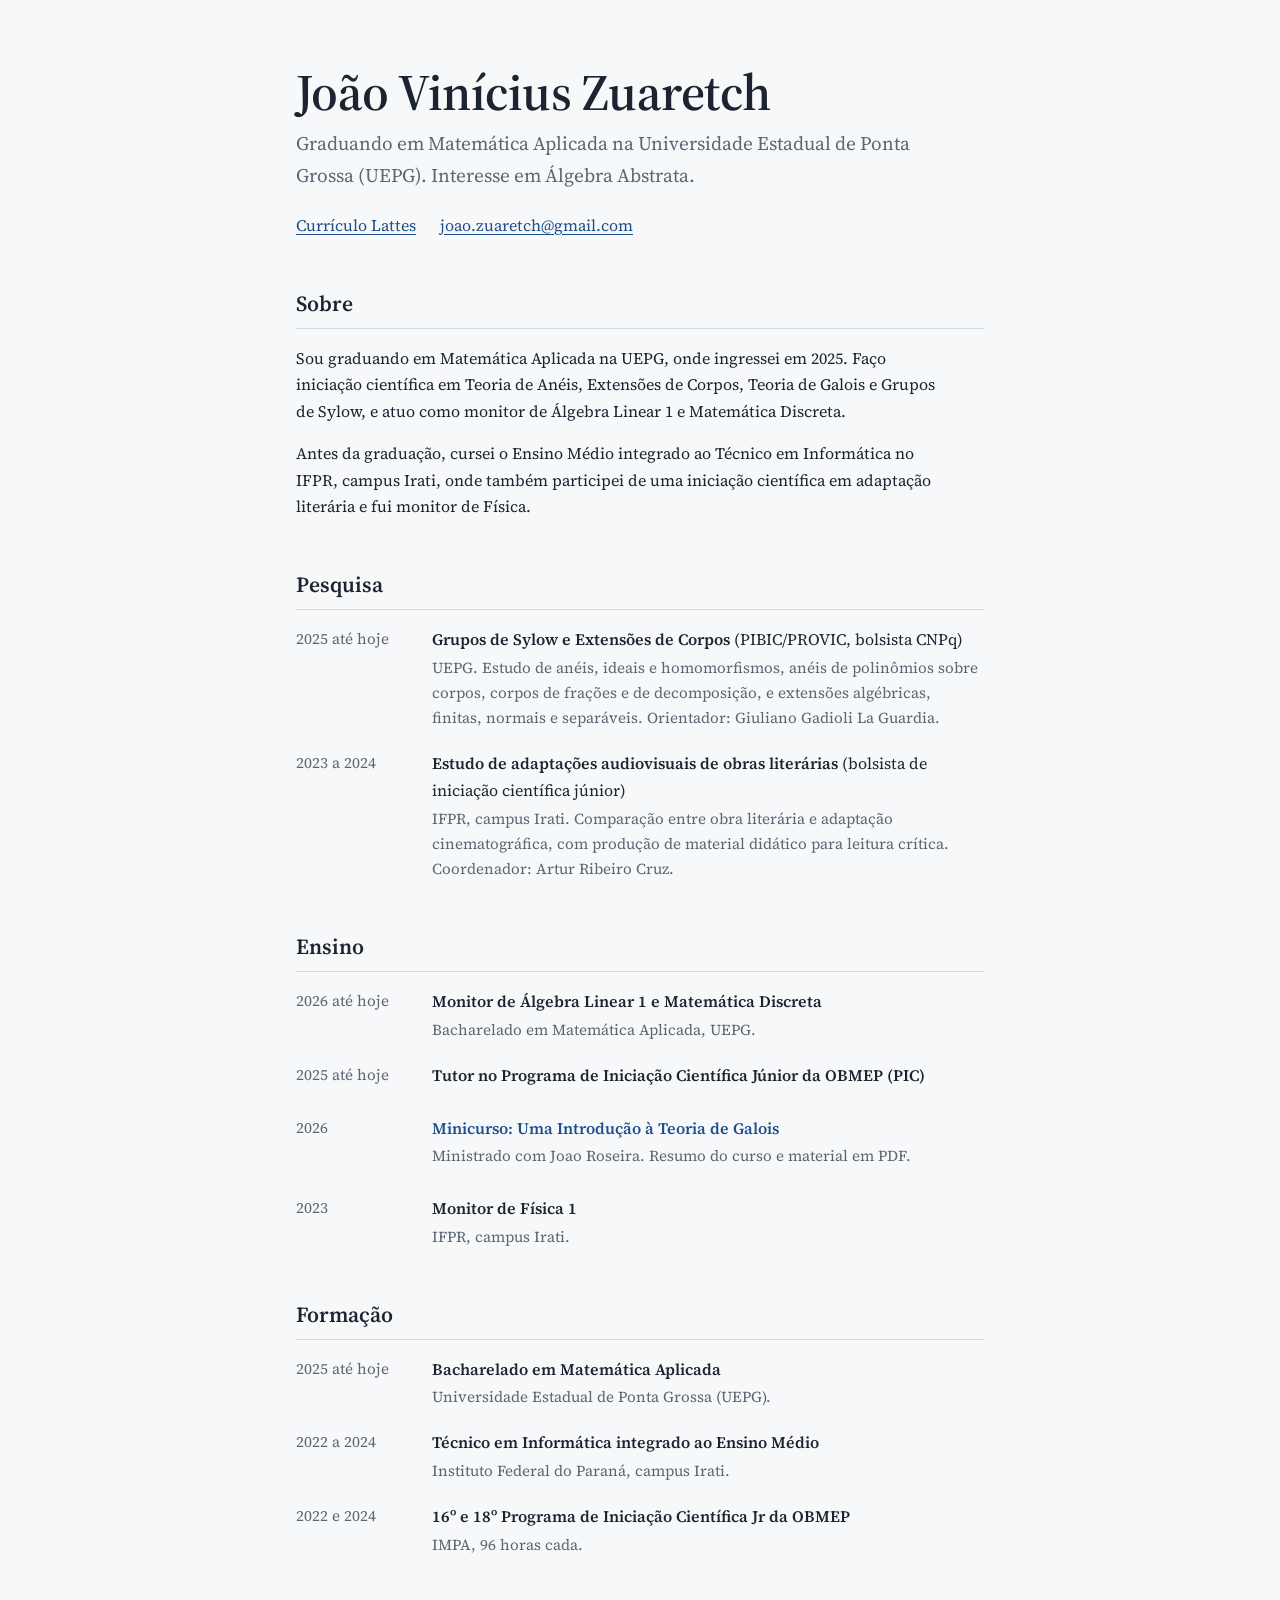
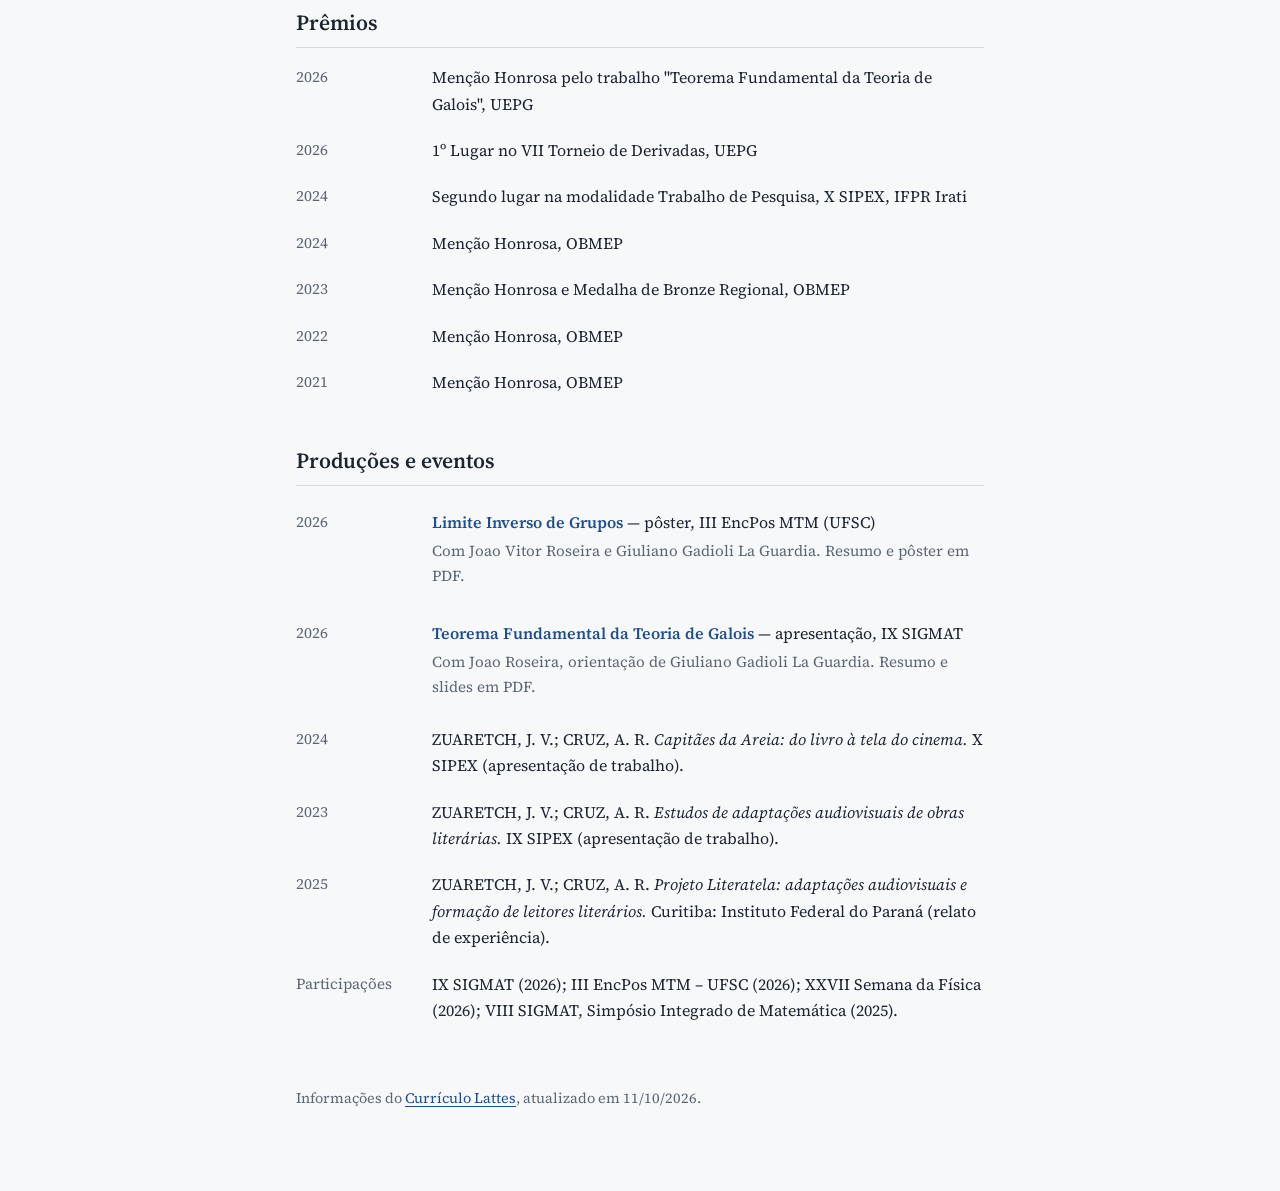
==== index.html @ 8aa59d50 "Publica nova versão do site Substitui a página única por index.html com folha de estilo compartilhad" ====
<!DOCTYPE html>
<html lang="pt-BR">
<head>
<meta charset="utf-8">
<meta name="viewport" content="width=device-width, initial-scale=1">
<title>João Vinícius Zuaretch</title>
<meta name="description" content="Página acadêmica de João Vinícius Zuaretch, graduando em Matemática Aplicada na UEPG.">
<link rel="preconnect" href="https://fonts.googleapis.com">
<link rel="preconnect" href="https://fonts.gstatic.com" crossorigin>
<link href="https://fonts.googleapis.com/css2?family=Source+Serif+4:ital,wght@0,400;0,600;1,400&display=swap" rel="stylesheet">
<link rel="stylesheet" href="style.css">
</head>
<body>
<main>
  <header>
    <h1>João Vinícius Zuaretch</h1>
    <p class="lead">Graduando em Matemática Aplicada na Universidade Estadual de Ponta Grossa (UEPG). Interesse em Álgebra Abstrata.</p>
    <ul class="links">
      <li><a href="https://lattes.cnpq.br/2268915045028482">Currículo Lattes</a></li>
      <li><a href="mailto:joao.zuaretch@gmail.com">joao.zuaretch@gmail.com</a></li>
    </ul>
  </header>

  <section>
    <h2>Sobre</h2>
    <p>Sou graduando em Matemática Aplicada na UEPG, onde ingressei em 2025. Faço iniciação científica em Teoria de Anéis, Extensões de Corpos, Teoria de Galois e Grupos de Sylow, e atuo como monitor de Álgebra Linear 1 e Matemática Discreta.</p>
    <p>Antes da graduação, cursei o Ensino Médio integrado ao Técnico em Informática no IFPR, campus Irati, onde também participei de uma iniciação científica em adaptação literária e fui monitor de Física.</p>
  </section>

  <section>
    <h2>Pesquisa</h2>
    <div class="row">
      <div class="when">2025 até hoje</div>
      <p class="what"><strong>Grupos de Sylow e Extensões de Corpos</strong> (PIBIC/PROVIC, bolsista CNPq)
        <small>UEPG. Estudo de anéis, ideais e homomorfismos, anéis de polinômios sobre corpos, corpos de frações e de decomposição, e extensões algébricas, finitas, normais e separáveis. Orientador: Giuliano Gadioli La Guardia.</small></p>
    </div>
    <div class="row">
      <div class="when">2023 a 2024</div>
      <p class="what"><strong>Estudo de adaptações audiovisuais de obras literárias</strong> (bolsista de iniciação científica júnior)
        <small>IFPR, campus Irati. Comparação entre obra literária e adaptação cinematográfica, com produção de material didático para leitura crítica. Coordenador: Artur Ribeiro Cruz.</small></p>
    </div>
  </section>

  <section>
    <h2>Ensino</h2>
    <div class="row">
      <div class="when">2026 até hoje</div>
      <p class="what"><strong>Monitor de Álgebra Linear 1 e Matemática Discreta</strong>
        <small>Bacharelado em Matemática Aplicada, UEPG.</small></p>
    </div>
    <div class="row">
      <div class="when">2025 até hoje</div>
      <p class="what"><strong>Tutor no Programa de Iniciação Científica Júnior da OBMEP (PIC)</strong></p>
    </div>
    <a class="row-link" href="trabalhos/minicurso-galois.html">
      <div class="row">
        <div class="when">2026</div>
        <p class="what"><strong>Minicurso: Uma Introdução à Teoria de Galois</strong>
          <small>Ministrado com Joao Roseira. Resumo do curso e material em PDF.</small></p>
      </div>
    </a>
    <div class="row">
      <div class="when">2023</div>
      <p class="what"><strong>Monitor de Física 1</strong>
        <small>IFPR, campus Irati.</small></p>
    </div>
  </section>

  <section>
    <h2>Formação</h2>
    <div class="row">
      <div class="when">2025 até hoje</div>
      <p class="what"><strong>Bacharelado em Matemática Aplicada</strong>
        <small>Universidade Estadual de Ponta Grossa (UEPG).</small></p>
    </div>
    <div class="row">
      <div class="when">2022 a 2024</div>
      <p class="what"><strong>Técnico em Informática integrado ao Ensino Médio</strong>
        <small>Instituto Federal do Paraná, campus Irati.</small></p>
    </div>
    <div class="row">
      <div class="when">2022 e 2024</div>
      <p class="what"><strong>16º e 18º Programa de Iniciação Científica Jr da OBMEP</strong>
        <small>IMPA, 96 horas cada.</small></p>
    </div>
  </section>

  <section>
    <h2>Prêmios</h2>
    <div class="row"><div class="when">2026</div><p class="what">Menção Honrosa pelo trabalho "Teorema Fundamental da Teoria de Galois", UEPG</p></div>
    <div class="row"><div class="when">2026</div><p class="what">1º Lugar no VII Torneio de Derivadas, UEPG</p></div>
    <div class="row"><div class="when">2024</div><p class="what">Segundo lugar na modalidade Trabalho de Pesquisa, X SIPEX, IFPR Irati</p></div>
    <div class="row"><div class="when">2024</div><p class="what">Menção Honrosa, OBMEP</p></div>
    <div class="row"><div class="when">2023</div><p class="what">Menção Honrosa e Medalha de Bronze Regional, OBMEP</p></div>
    <div class="row"><div class="when">2022</div><p class="what">Menção Honrosa, OBMEP</p></div>
    <div class="row"><div class="when">2021</div><p class="what">Menção Honrosa, OBMEP</p></div>
  </section>

  <section>
    <h2>Produções e eventos</h2>

    <a class="row-link" href="trabalhos/limite-inverso-grupos.html">
      <div class="row">
        <div class="when">2026</div>
        <p class="what"><strong>Limite Inverso de Grupos</strong> — pôster, III EncPos MTM (UFSC)
          <small>Com Joao Vitor Roseira e Giuliano Gadioli La Guardia. Resumo e pôster em PDF.</small></p>
      </div>
    </a>

    <a class="row-link" href="trabalhos/teorema-fundamental-galois.html">
      <div class="row">
        <div class="when">2026</div>
        <p class="what"><strong>Teorema Fundamental da Teoria de Galois</strong> — apresentação, IX SIGMAT
          <small>Com Joao Roseira, orientação de Giuliano Gadioli La Guardia. Resumo e slides em PDF.</small></p>
      </div>
    </a>

    <div class="row">
      <div class="when">2024</div>
      <p class="what">ZUARETCH, J. V.; CRUZ, A. R. <em>Capitães da Areia: do livro à tela do cinema.</em> X SIPEX (apresentação de trabalho).</p>
    </div>
    <div class="row">
      <div class="when">2023</div>
      <p class="what">ZUARETCH, J. V.; CRUZ, A. R. <em>Estudos de adaptações audiovisuais de obras literárias.</em> IX SIPEX (apresentação de trabalho).</p>
    </div>
    <div class="row">
      <div class="when">2025</div>
      <p class="what">ZUARETCH, J. V.; CRUZ, A. R. <em>Projeto Literatela: adaptações audiovisuais e formação de leitores literários.</em> Curitiba: Instituto Federal do Paraná (relato de experiência).</p>
    </div>
    <div class="row">
      <div class="when">Participações</div>
      <p class="what">IX SIGMAT (2026); III EncPos MTM – UFSC (2026); XXVII Semana da Física (2026); VIII SIGMAT, Simpósio Integrado de Matemática (2025).</p>
    </div>
  </section>

  <footer>Informações do <a href="https://lattes.cnpq.br/2268915045028482">Currículo Lattes</a>, atualizado em 11/10/2026.</footer>
</main>
</body>
</html>
---- style.css ----
:root{
  --bg:#f7f8fa; --ink:#1b2430; --muted:#5b6673; --rule:#d5dae1; --accent:#1f4e8c; --accent-bg:#eaf0f9;
}
@media (prefers-color-scheme:dark){
  :root:not([data-theme="light"]){--bg:#12161c;--ink:#e6eaf0;--muted:#9aa5b3;--rule:#2b3440;--accent:#7fb0f0;--accent-bg:#1a2433}
}
*,*::before,*::after{box-sizing:border-box}
html{font-size:100%}
body{margin:0;background:var(--bg);color:var(--ink);
  font-family:"Source Serif 4",Georgia,"Times New Roman",serif;line-height:1.65}
main{max-width:46rem;margin:0 auto;padding:4rem 1.5rem 5rem}
a{color:var(--accent);text-underline-offset:.2em}
a:focus-visible{outline:2px solid var(--accent);outline-offset:3px;border-radius:2px}
h1{font-size:clamp(2.2rem,6vw,3.2rem);line-height:1.1;margin:0 0 .5rem;font-weight:600;letter-spacing:-.01em}
.lead{font-size:1.2rem;color:var(--muted);margin:0 0 1.25rem}
.links{display:flex;flex-wrap:wrap;gap:.5rem 1.5rem;margin:0 0 3rem;padding:0;list-style:none}
h2{font-size:1.35rem;margin:3rem 0 1rem;padding-bottom:.4rem;border-bottom:1px solid var(--rule);font-weight:600}
p{margin:0 0 1rem;max-width:40rem}
.row{display:grid;grid-template-columns:7rem 1fr;gap:.25rem 1.5rem;margin-bottom:1.25rem}
.when{color:var(--muted);font-size:.95rem}
.what{margin:0}
.what strong{font-weight:600}
.what small{display:block;color:var(--muted);font-size:.95rem;margin-top:.15rem}
footer{margin-top:4rem;color:var(--muted);font-size:.9rem}
@media (max-width:36rem){.row{grid-template-columns:1fr}}

/* linha clicável, que leva a uma página de detalhe */
a.row-link{display:block;text-decoration:none;color:inherit;border-radius:.4rem;
  margin:0 -.6rem 1.25rem;padding:.4rem .6rem;transition:background-color .15s ease}
a.row-link:hover,a.row-link:focus-visible{background:var(--accent-bg)}
a.row-link .row{margin-bottom:0}
a.row-link .what strong{color:var(--accent)}

/* páginas de detalhe */
.back{display:inline-block;margin-bottom:2rem;font-size:.95rem;color:var(--muted)}
.back:hover{color:var(--accent)}
.meta{color:var(--muted);font-size:1.05rem;margin:0 0 2rem}
.meta strong{color:var(--ink);font-weight:600}
.doc-link{display:inline-flex;align-items:center;gap:.5rem;margin:1rem 0 2rem;padding:.6rem 1.1rem;
  border:1px solid var(--rule);border-radius:.4rem;text-decoration:none;font-size:1rem}
.doc-link:hover{border-color:var(--accent);background:var(--accent-bg)}
.toc{margin:0 0 1rem;padding-left:1.25rem}
.toc li{margin-bottom:.35rem}
.keywords{color:var(--muted);font-size:.95rem}
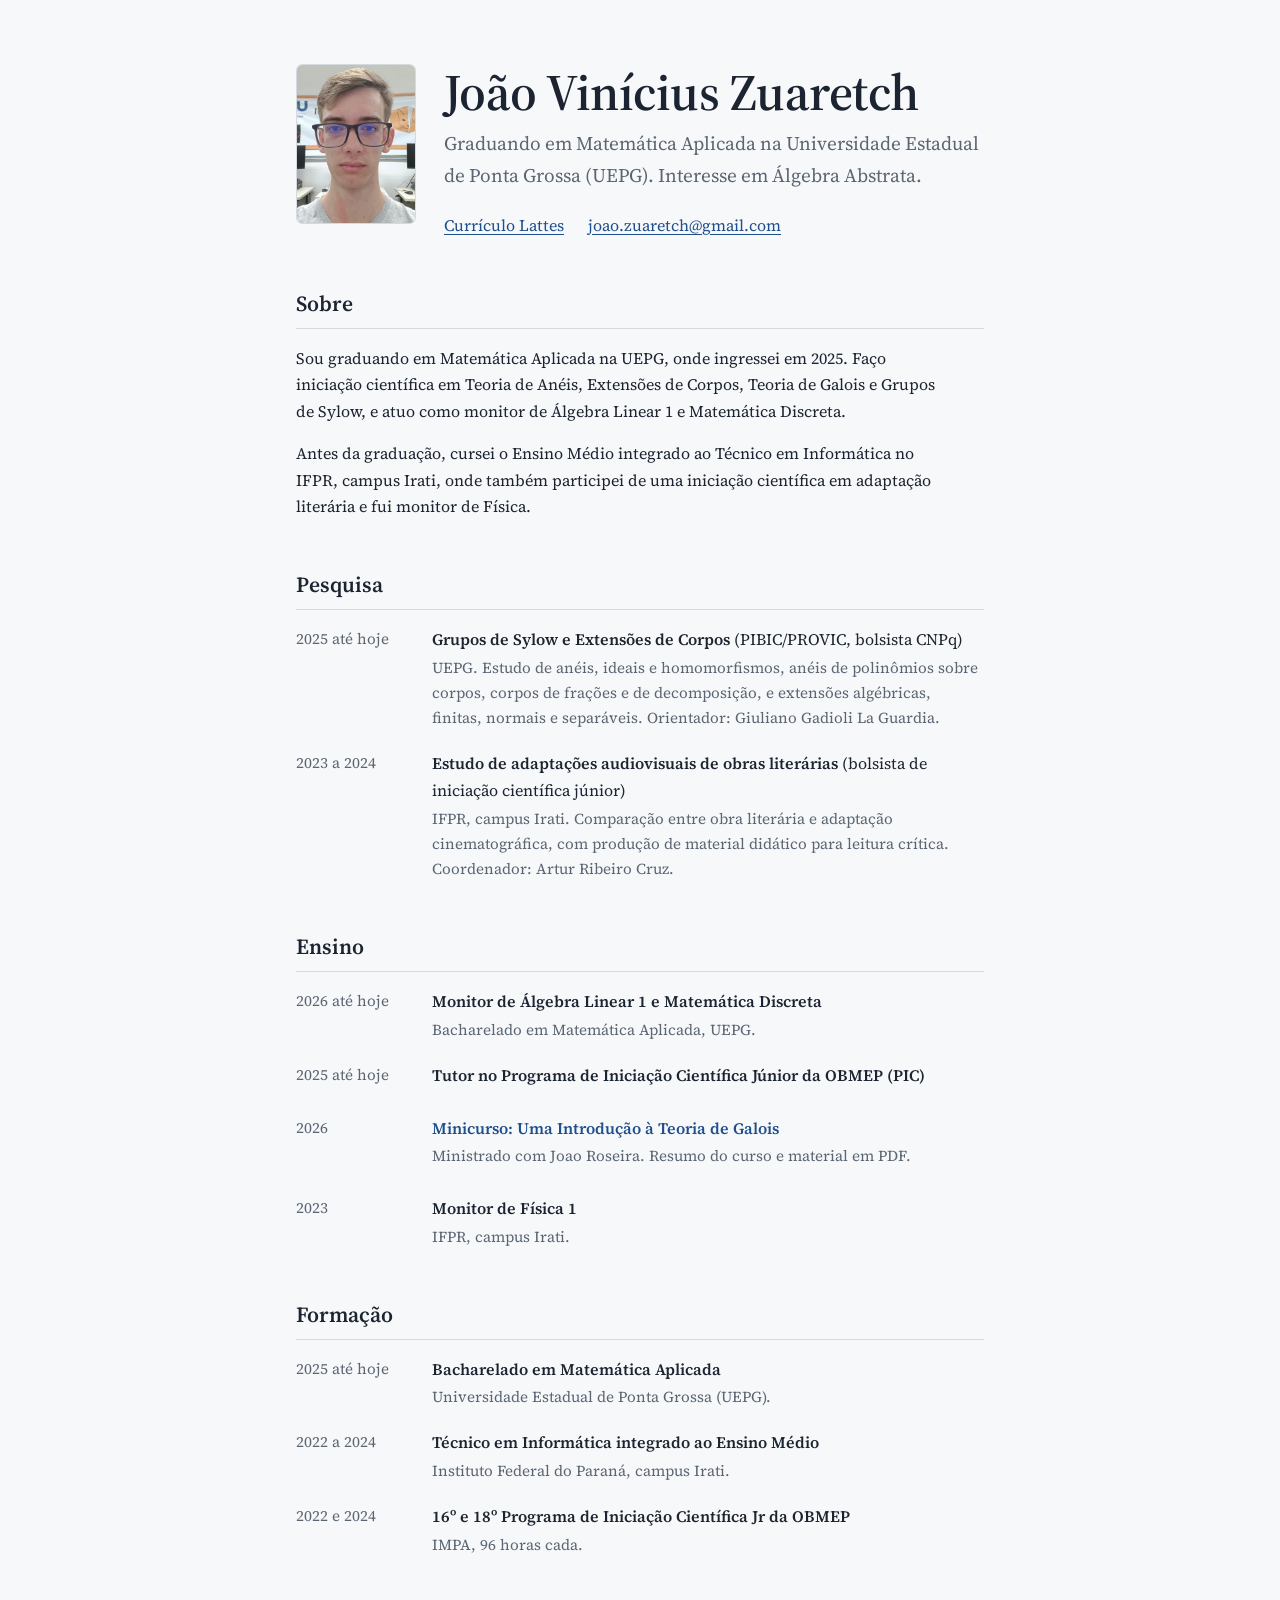
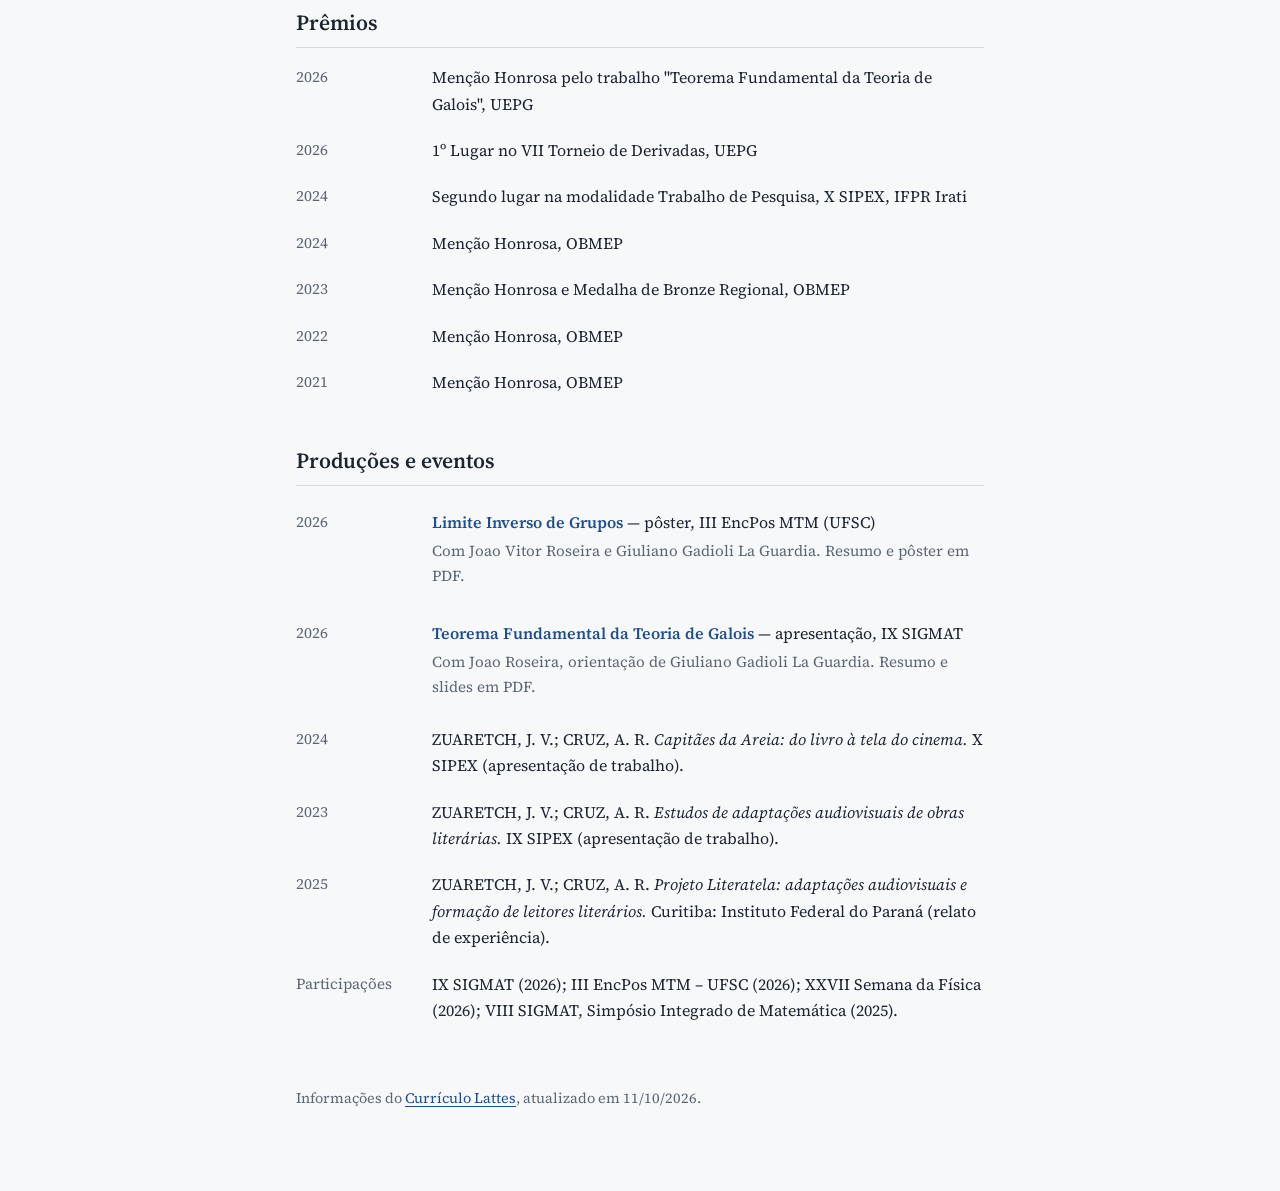
==== commit 99b09d97: "Adiciona foto ao cabeçalho da página inicial Foto recortada em retrato 3:4 (assets/foto.jpg) ao lado" ====
--- a/index.html
+++ b/index.html
@@ -12,13 +12,16 @@
 </head>
 <body>
 <main>
-  <header>
-    <h1>João Vinícius Zuaretch</h1>
-    <p class="lead">Graduando em Matemática Aplicada na Universidade Estadual de Ponta Grossa (UEPG). Interesse em Álgebra Abstrata.</p>
-    <ul class="links">
-      <li><a href="https://lattes.cnpq.br/2268915045028482">Currículo Lattes</a></li>
-      <li><a href="mailto:joao.zuaretch@gmail.com">joao.zuaretch@gmail.com</a></li>
-    </ul>
+  <header class="intro">
+    <img class="photo" src="assets/foto.jpg" width="360" height="480" alt="Foto de João Vinícius Zuaretch">
+    <div>
+      <h1>João Vinícius Zuaretch</h1>
+      <p class="lead">Graduando em Matemática Aplicada na Universidade Estadual de Ponta Grossa (UEPG). Interesse em Álgebra Abstrata.</p>
+      <ul class="links">
+        <li><a href="https://lattes.cnpq.br/2268915045028482">Currículo Lattes</a></li>
+        <li><a href="mailto:joao.zuaretch@gmail.com">joao.zuaretch@gmail.com</a></li>
+      </ul>
+    </div>
   </header>
 
   <section>
--- a/style.css
+++ b/style.css
@@ -42,3 +42,9 @@
 .toc{margin:0 0 1rem;padding-left:1.25rem}
 .toc li{margin-bottom:.35rem}
 .keywords{color:var(--muted);font-size:.95rem}
+
+/* cabeçalho com foto */
+.intro{display:flex;align-items:flex-start;gap:1.75rem;margin-bottom:3rem}
+.intro .links{margin-bottom:0}
+.photo{flex:none;width:7.5rem;height:10rem;object-fit:cover;border-radius:.4rem;border:1px solid var(--rule)}
+@media (max-width:36rem){.intro{flex-direction:column;gap:1.25rem}}
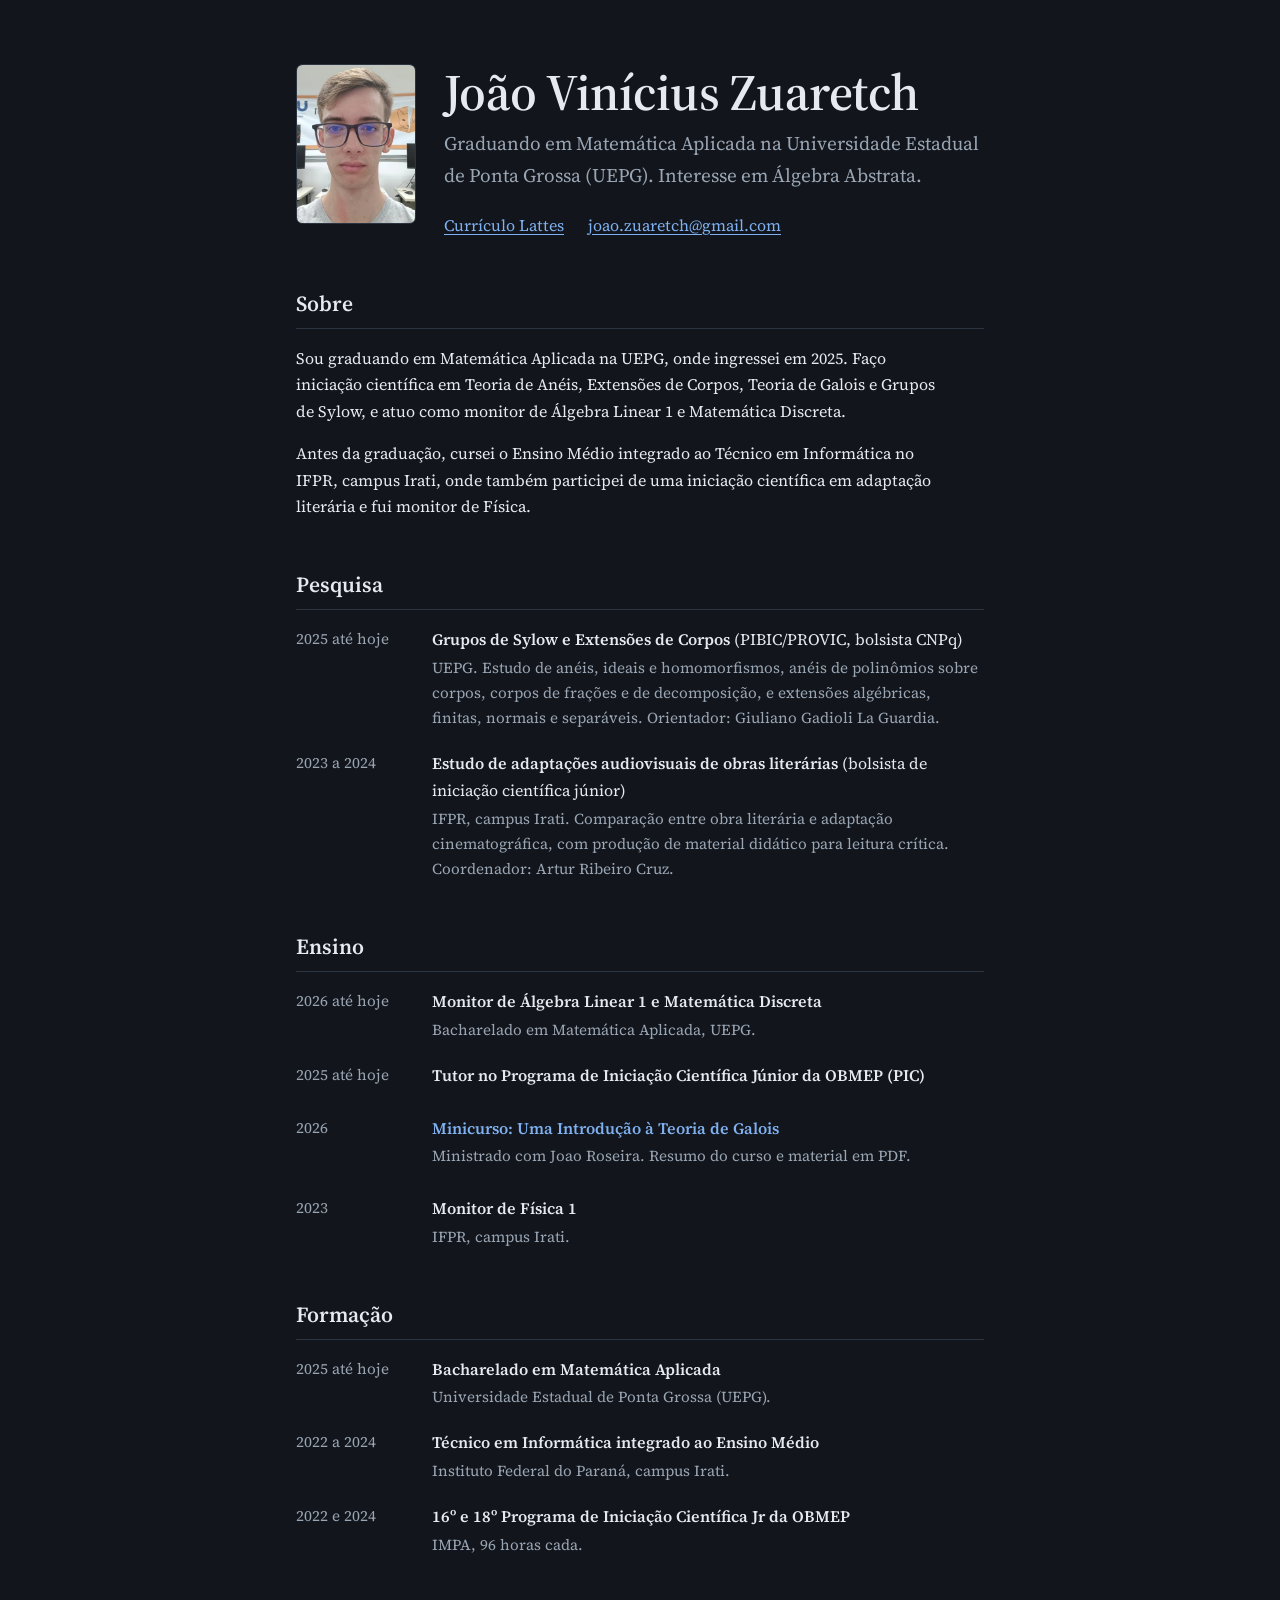
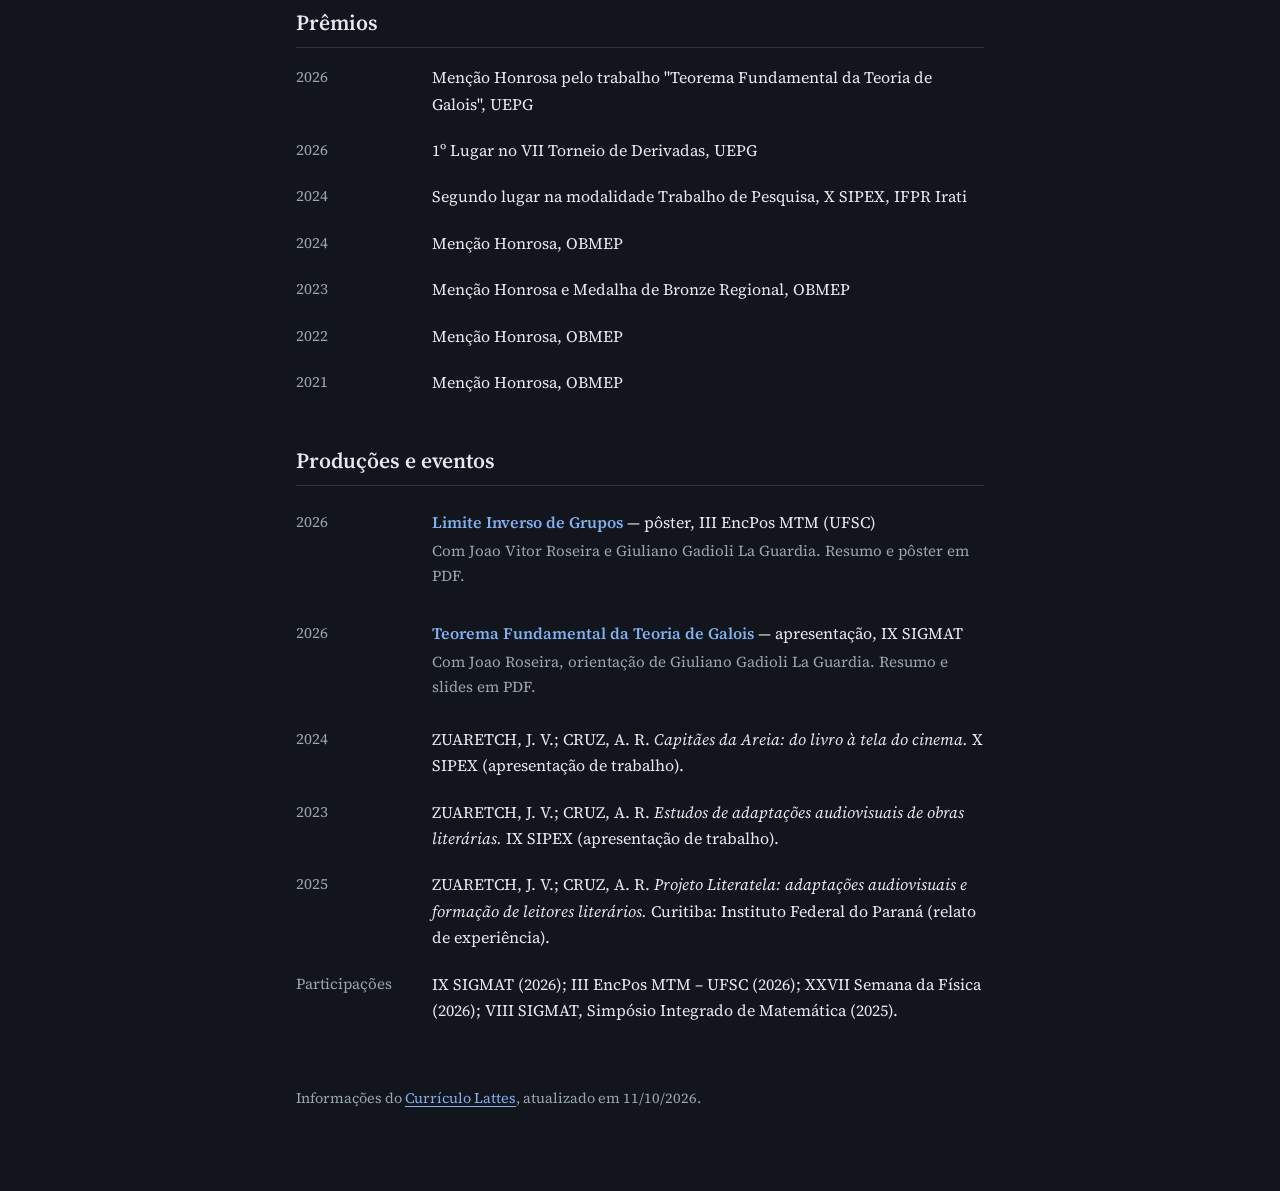
==== commit 57924c25: "Abre PDFs em nova aba e adiciona ícone de fractal Os links para PDF passam a abrir em outra aba (tar" ====
--- a/index.html
+++ b/index.html
@@ -8,6 +8,7 @@
 <link rel="preconnect" href="https://fonts.googleapis.com">
 <link rel="preconnect" href="https://fonts.gstatic.com" crossorigin>
 <link href="https://fonts.googleapis.com/css2?family=Source+Serif+4:ital,wght@0,400;0,600;1,400&display=swap" rel="stylesheet">
+<link rel="icon" href="favicon.svg" type="image/svg+xml">
 <link rel="stylesheet" href="style.css">
 </head>
 <body>
--- a/style.css
+++ b/style.css
@@ -1,8 +1,6 @@
 :root{
-  --bg:#f7f8fa; --ink:#1b2430; --muted:#5b6673; --rule:#d5dae1; --accent:#1f4e8c; --accent-bg:#eaf0f9;
-}
-@media (prefers-color-scheme:dark){
-  :root:not([data-theme="light"]){--bg:#12161c;--ink:#e6eaf0;--muted:#9aa5b3;--rule:#2b3440;--accent:#7fb0f0;--accent-bg:#1a2433}
+  color-scheme:dark;
+  --bg:#12161c; --ink:#e6eaf0; --muted:#9aa5b3; --rule:#2b3440; --accent:#7fb0f0; --accent-bg:#1a2433;
 }
 *,*::before,*::after{box-sizing:border-box}
 html{font-size:100%}
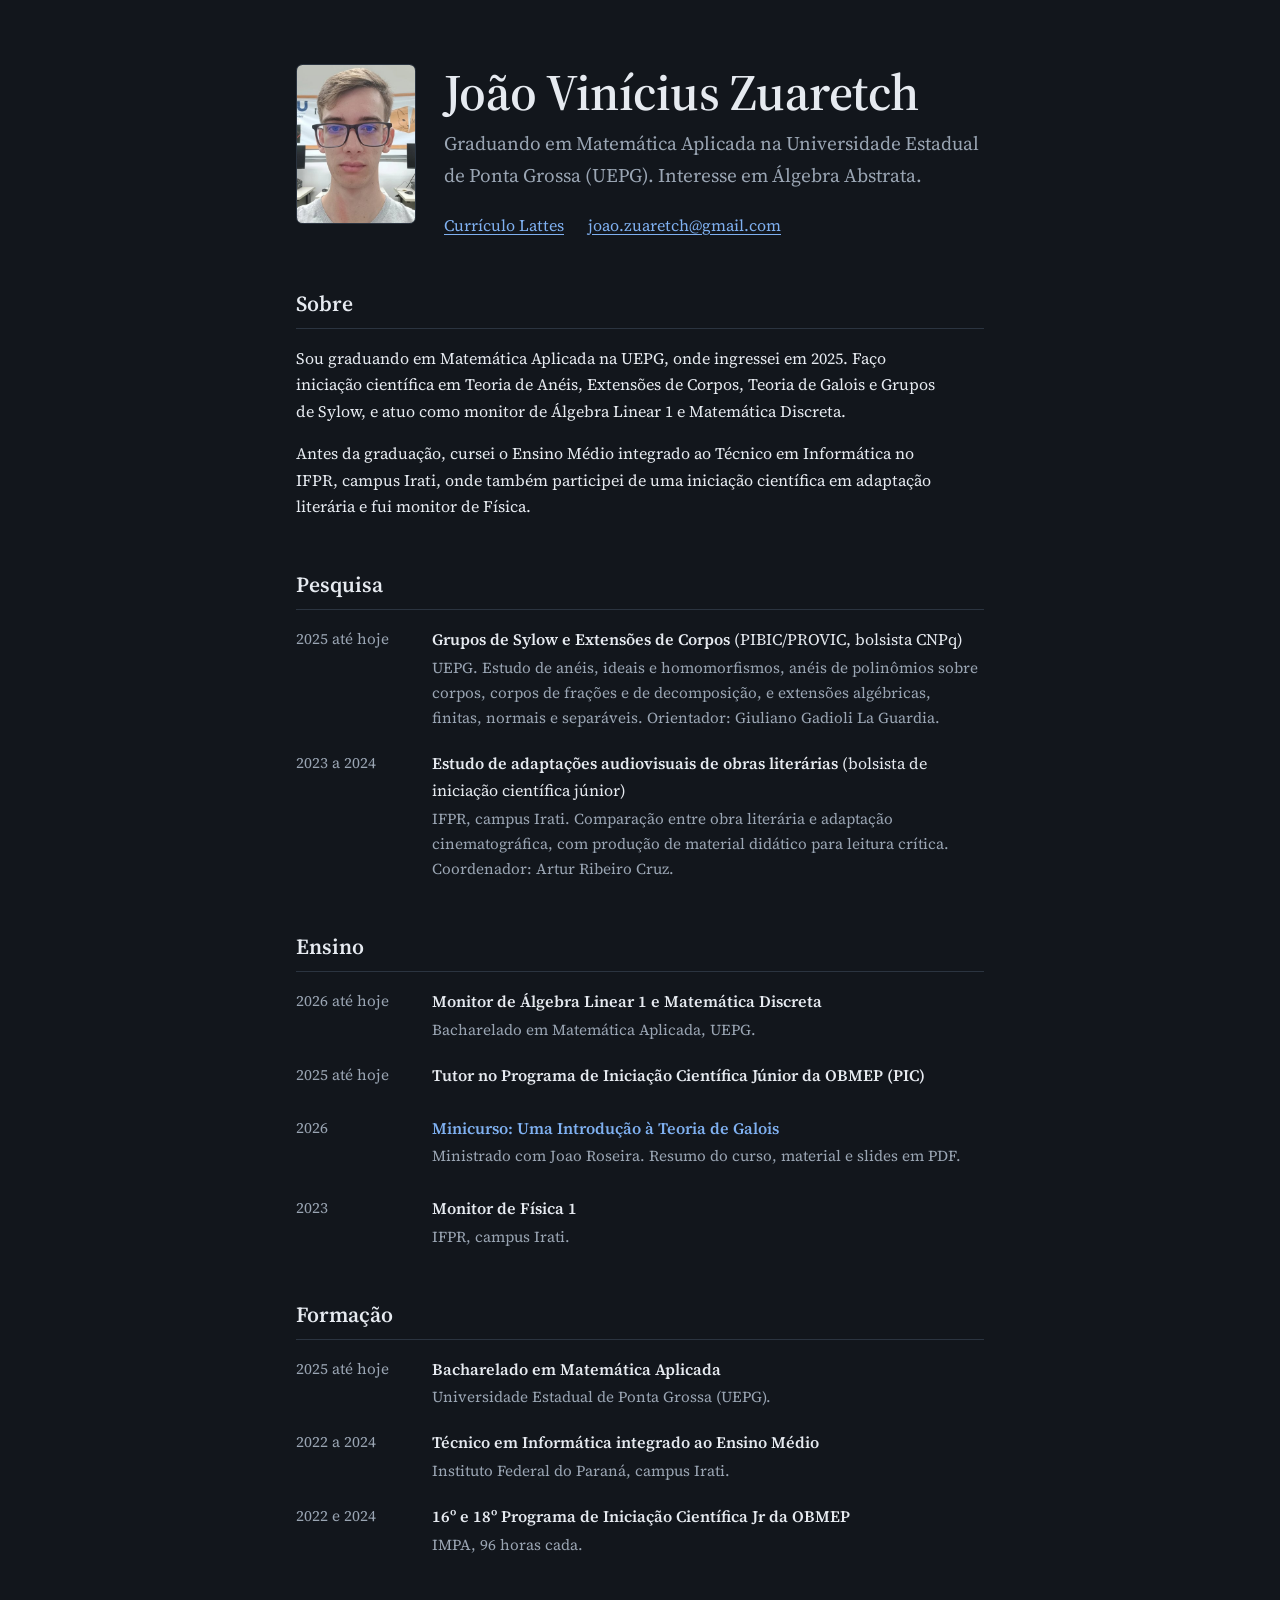
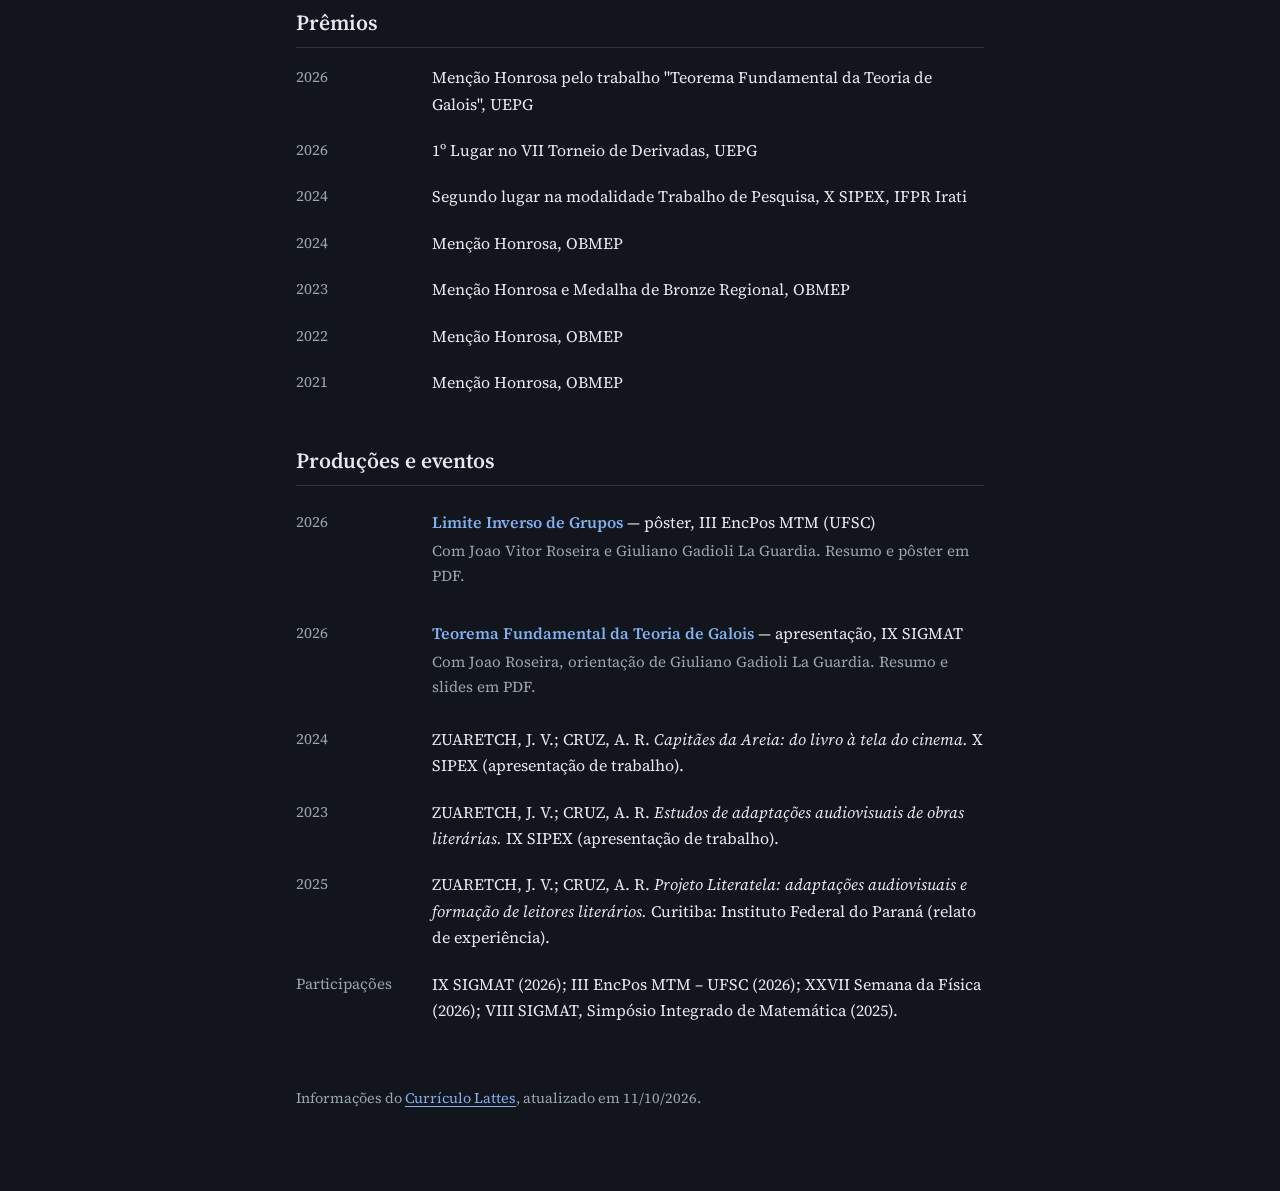
==== commit e5cc4e0d: "Adiciona os slides do minicurso de Teoria de Galois Renomeia o PDF enviado (nome com caracteres corr" ====
--- a/index.html
+++ b/index.html
@@ -60,7 +60,7 @@
       <div class="row">
         <div class="when">2026</div>
         <p class="what"><strong>Minicurso: Uma Introdução à Teoria de Galois</strong>
-          <small>Ministrado com Joao Roseira. Resumo do curso e material em PDF.</small></p>
+          <small>Ministrado com Joao Roseira. Resumo do curso, material e slides em PDF.</small></p>
       </div>
     </a>
     <div class="row">
--- a/style.css
+++ b/style.css
@@ -36,6 +36,8 @@
 .meta strong{color:var(--ink);font-weight:600}
 .doc-link{display:inline-flex;align-items:center;gap:.5rem;margin:1rem 0 2rem;padding:.6rem 1.1rem;
   border:1px solid var(--rule);border-radius:.4rem;text-decoration:none;font-size:1rem}
+.docs{display:flex;flex-wrap:wrap;gap:.75rem;margin:1rem 0 2rem}
+.docs .doc-link{margin:0}
 .doc-link:hover{border-color:var(--accent);background:var(--accent-bg)}
 .toc{margin:0 0 1rem;padding-left:1.25rem}
 .toc li{margin-bottom:.35rem}
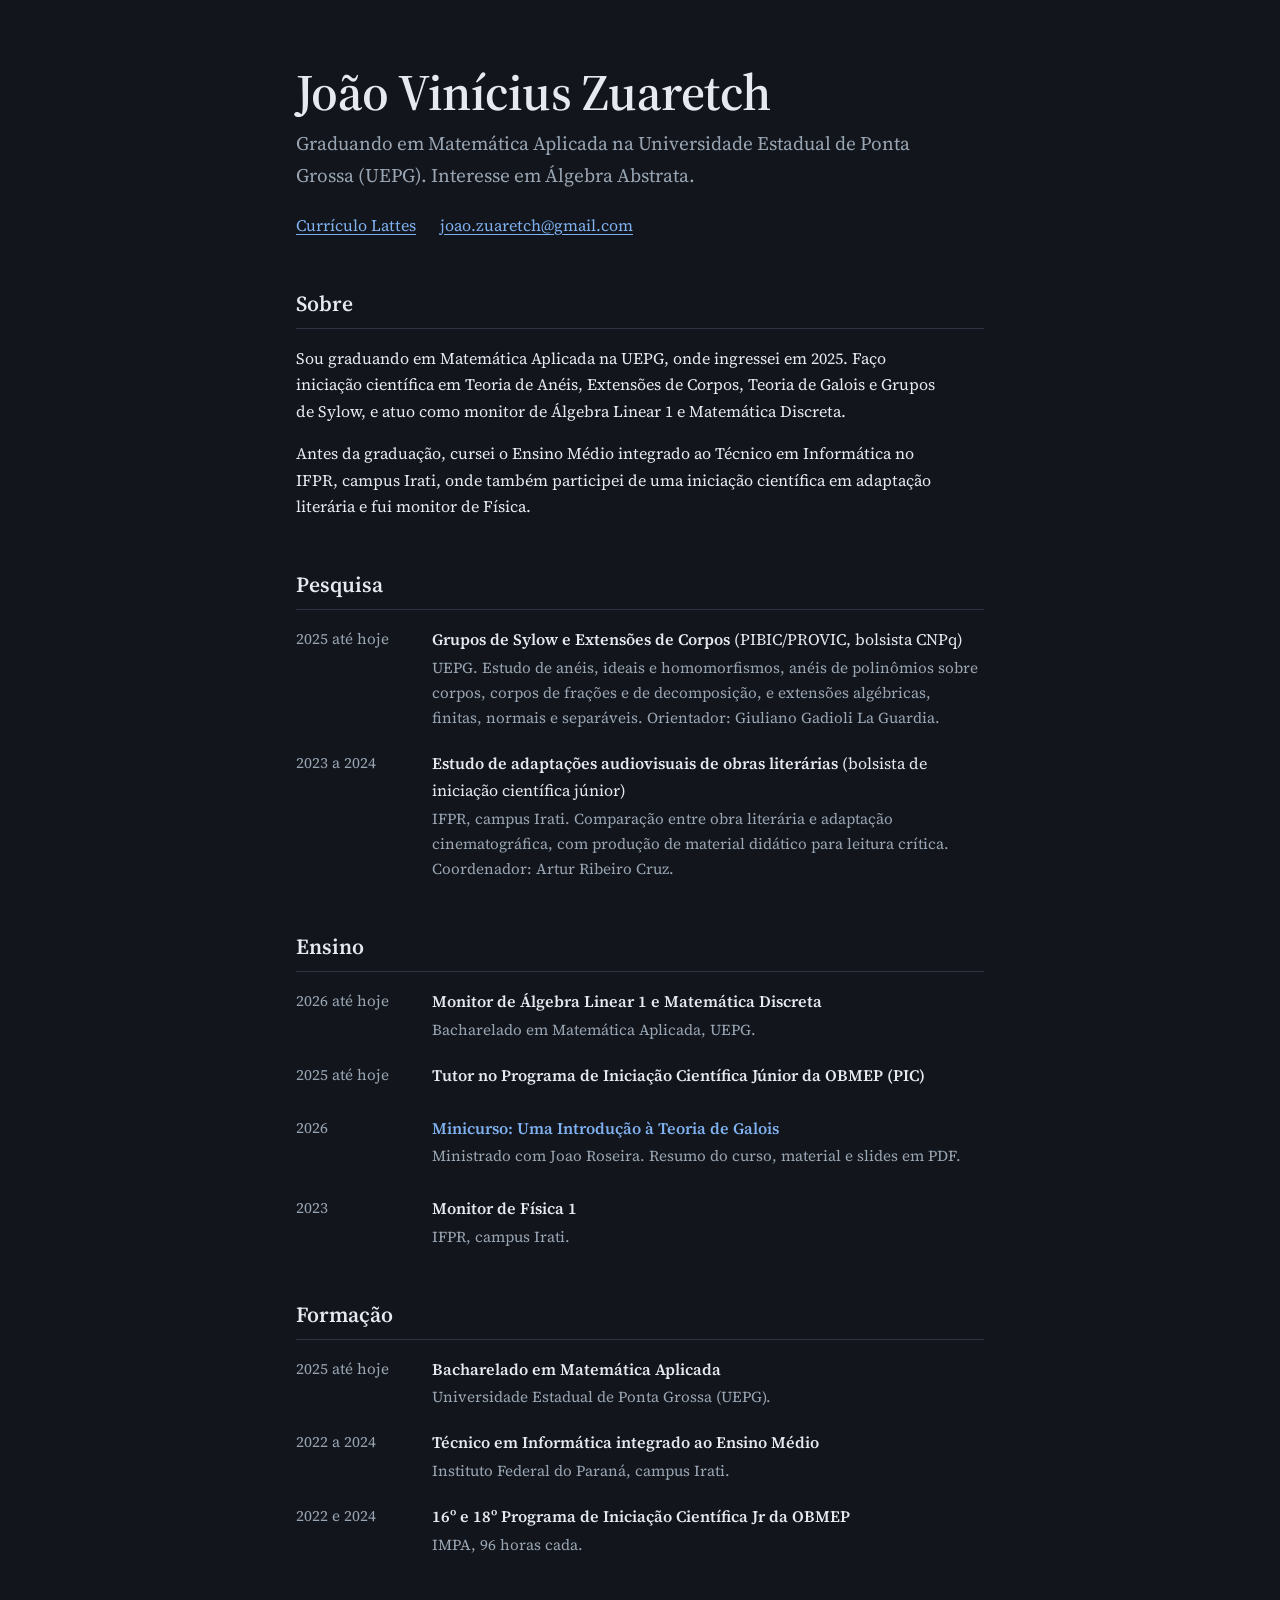
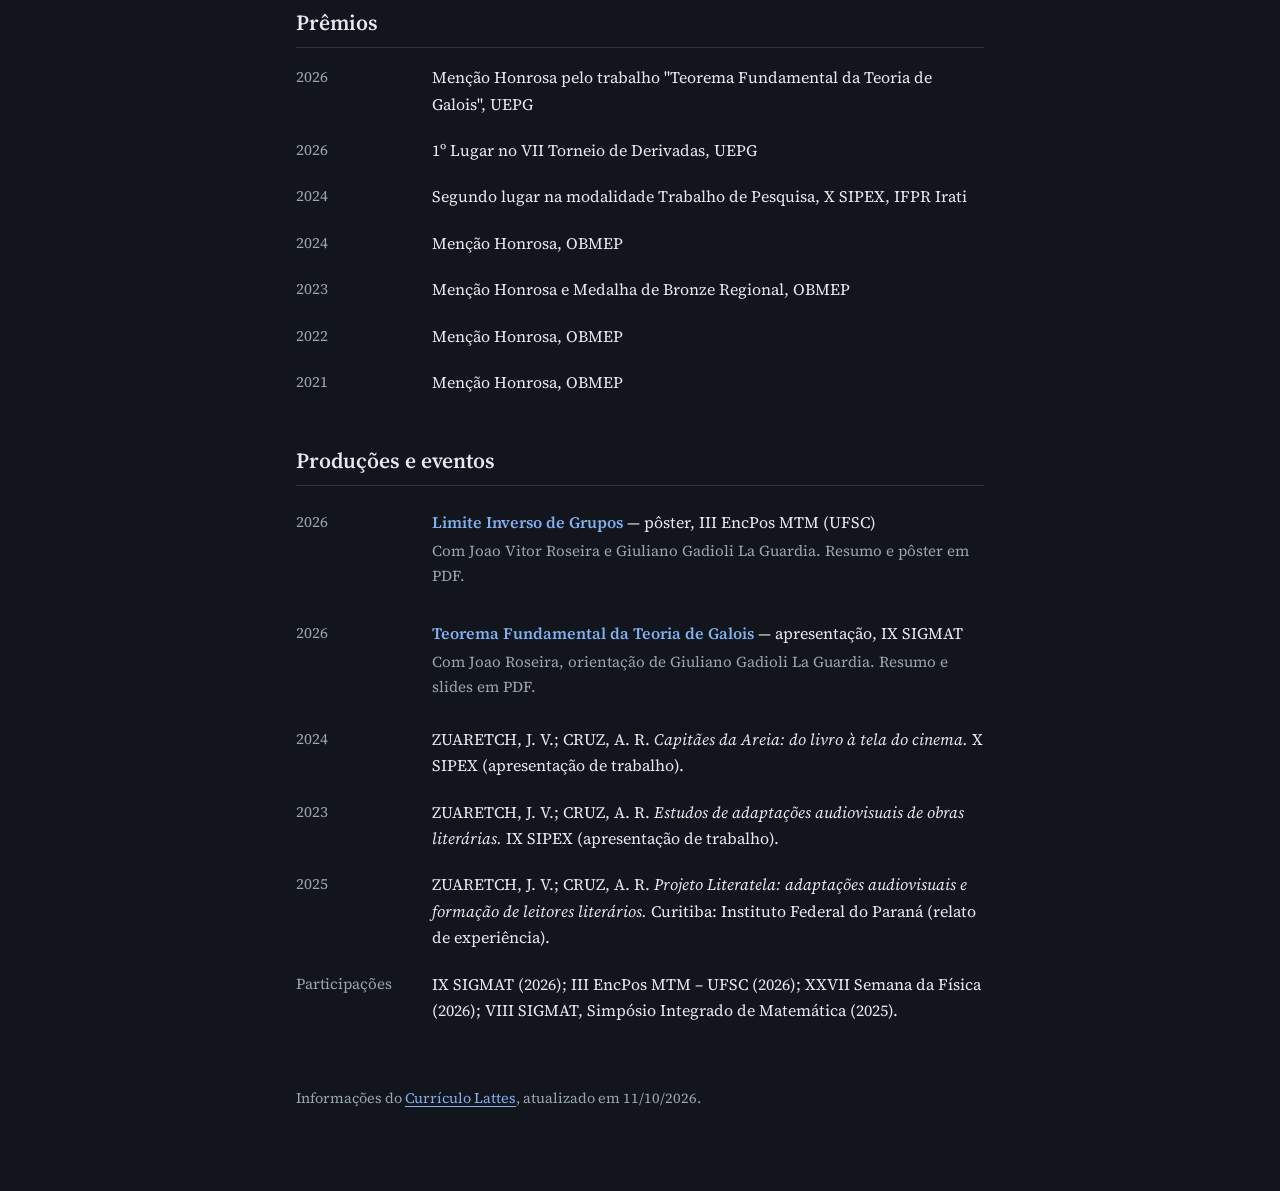
==== commit ea3490ed: "Remove a foto do cabeçalho da página inicial Volta o cabeçalho ao formato só com nome, descrição e l" ====
--- a/index.html
+++ b/index.html
@@ -13,16 +13,13 @@
 </head>
 <body>
 <main>
-  <header class="intro">
-    <img class="photo" src="assets/foto.jpg" width="360" height="480" alt="Foto de João Vinícius Zuaretch">
-    <div>
-      <h1>João Vinícius Zuaretch</h1>
-      <p class="lead">Graduando em Matemática Aplicada na Universidade Estadual de Ponta Grossa (UEPG). Interesse em Álgebra Abstrata.</p>
-      <ul class="links">
-        <li><a href="https://lattes.cnpq.br/2268915045028482">Currículo Lattes</a></li>
-        <li><a href="mailto:joao.zuaretch@gmail.com">joao.zuaretch@gmail.com</a></li>
-      </ul>
-    </div>
+  <header>
+    <h1>João Vinícius Zuaretch</h1>
+    <p class="lead">Graduando em Matemática Aplicada na Universidade Estadual de Ponta Grossa (UEPG). Interesse em Álgebra Abstrata.</p>
+    <ul class="links">
+      <li><a href="https://lattes.cnpq.br/2268915045028482">Currículo Lattes</a></li>
+      <li><a href="mailto:joao.zuaretch@gmail.com">joao.zuaretch@gmail.com</a></li>
+    </ul>
   </header>
 
   <section>
--- a/style.css
+++ b/style.css
@@ -42,9 +42,3 @@
 .toc{margin:0 0 1rem;padding-left:1.25rem}
 .toc li{margin-bottom:.35rem}
 .keywords{color:var(--muted);font-size:.95rem}
-
-/* cabeçalho com foto */
-.intro{display:flex;align-items:flex-start;gap:1.75rem;margin-bottom:3rem}
-.intro .links{margin-bottom:0}
-.photo{flex:none;width:7.5rem;height:10rem;object-fit:cover;border-radius:.4rem;border:1px solid var(--rule)}
-@media (max-width:36rem){.intro{flex-direction:column;gap:1.25rem}}
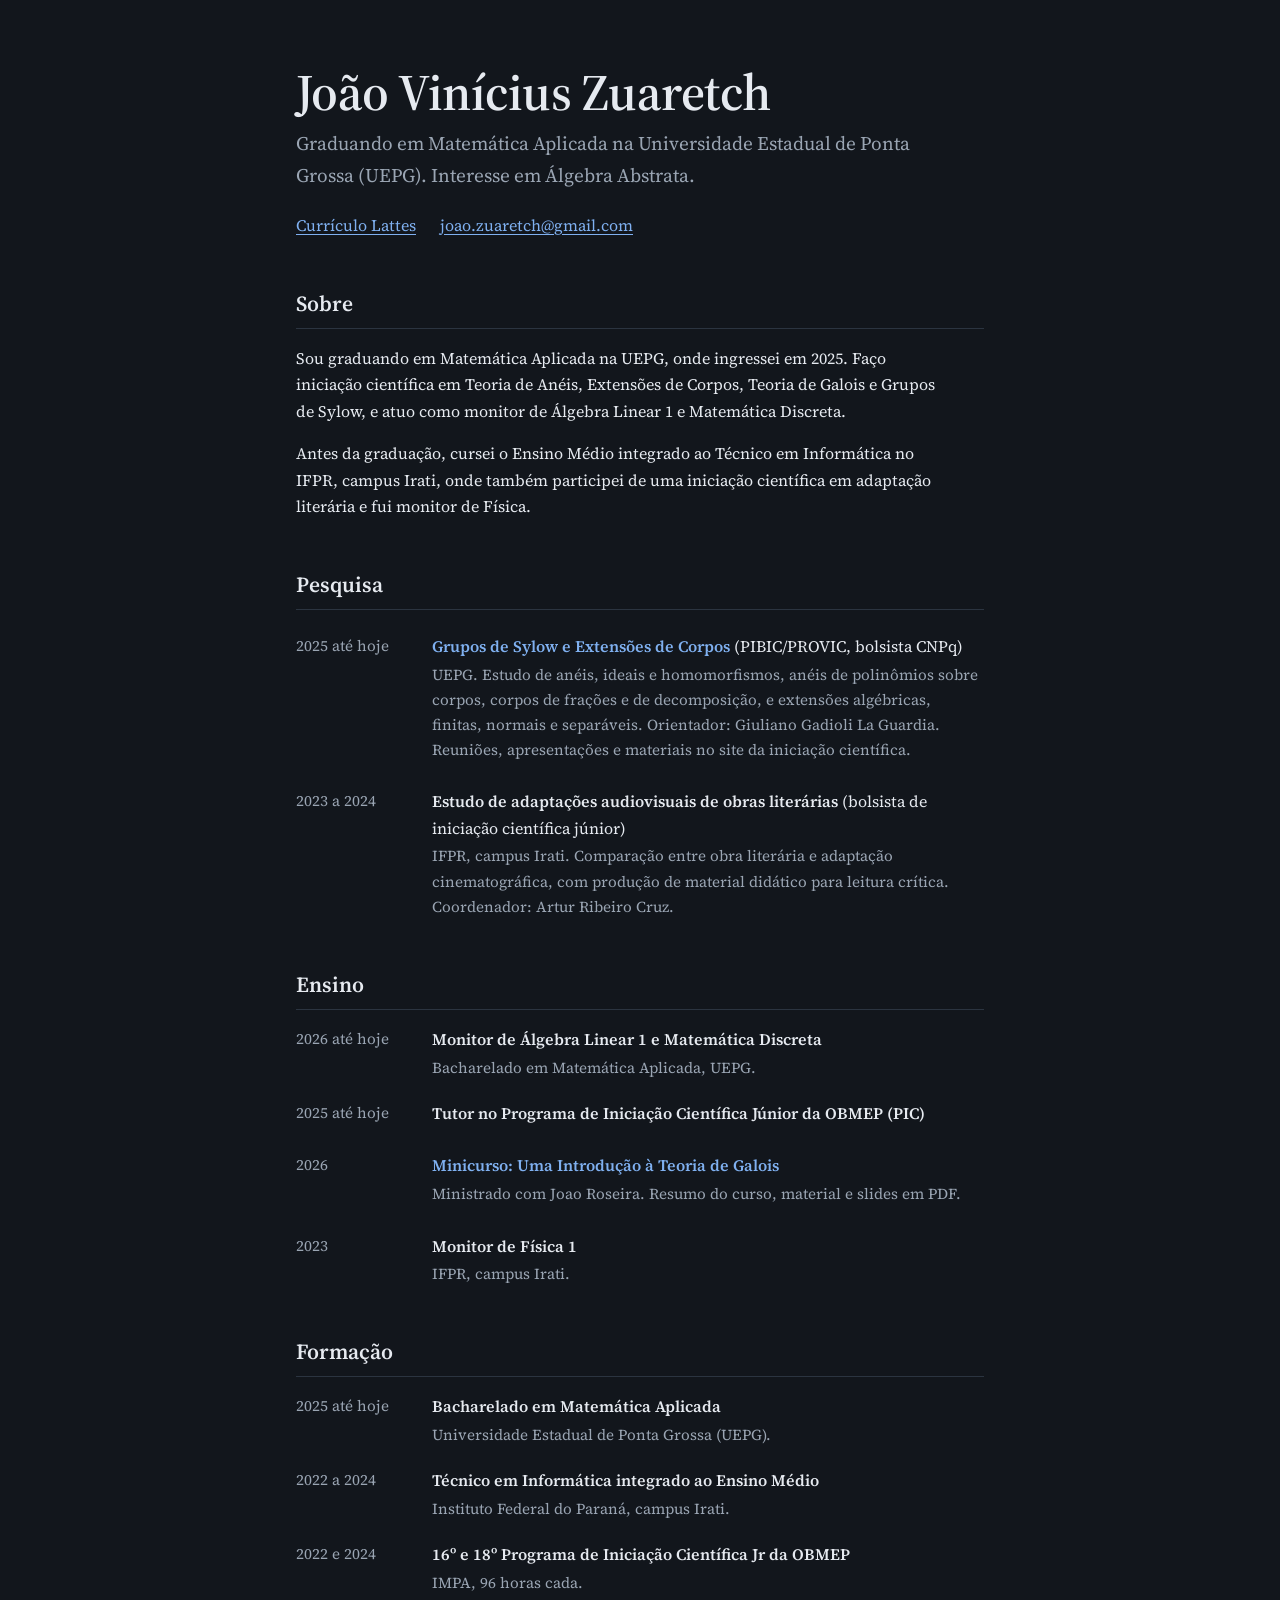
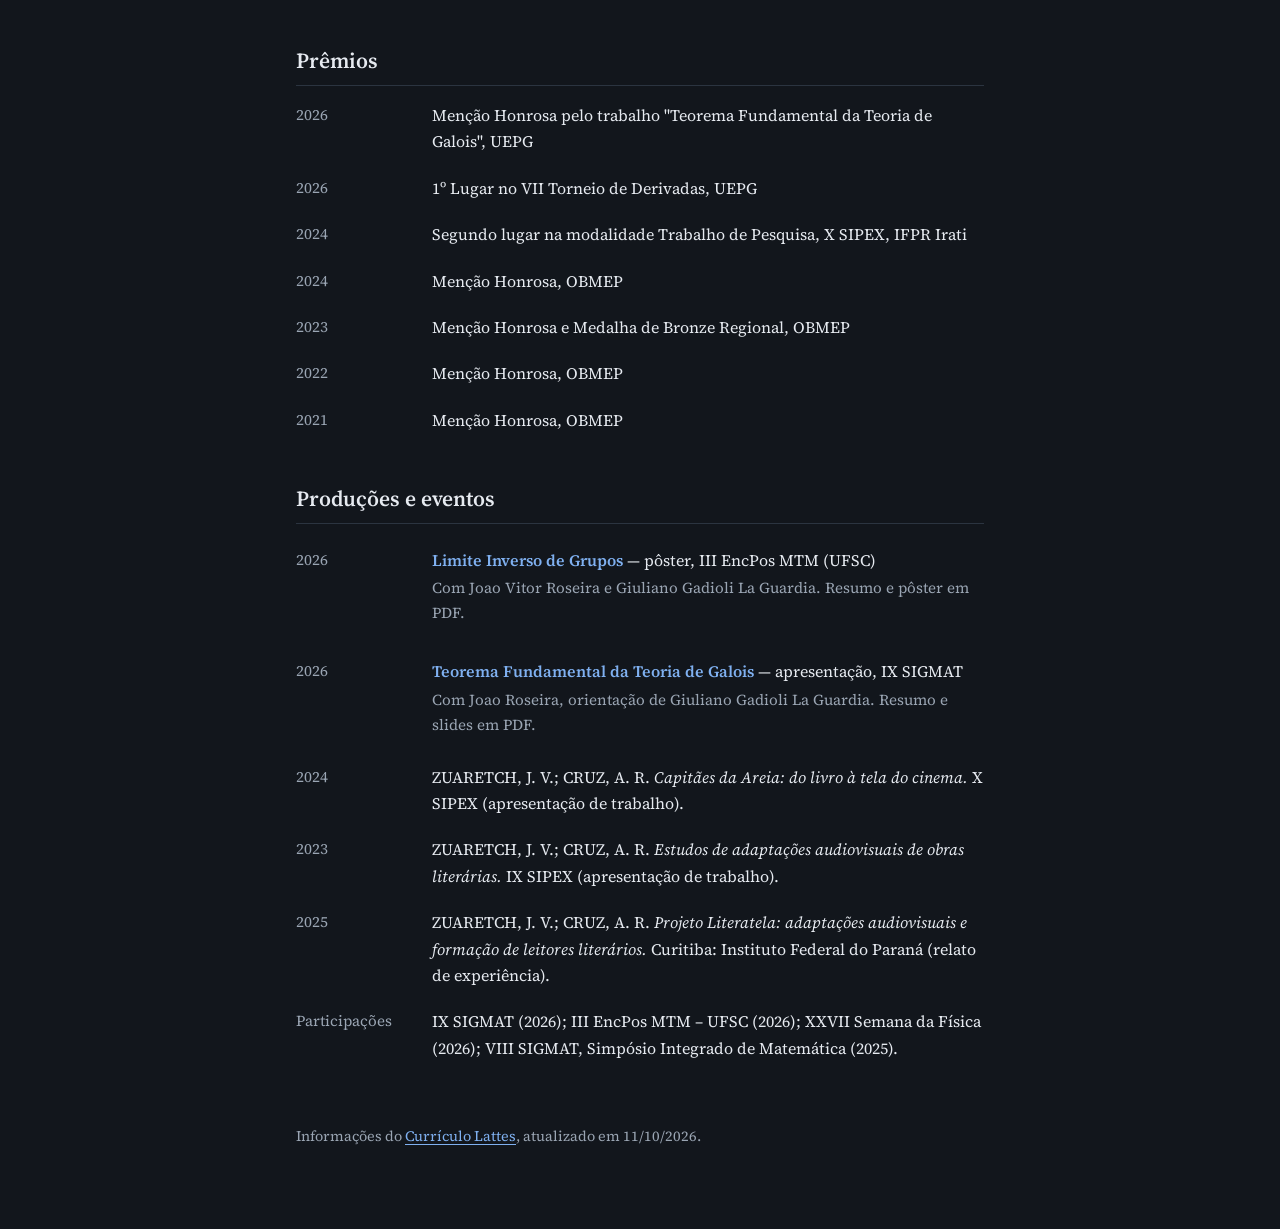
==== commit 6ec9840b: "Liga a iniciação científica ao site da IC A linha da pesquisa em Grupos de Sylow e Extensões de Corp" ====
--- a/index.html
+++ b/index.html
@@ -17,7 +17,7 @@
     <h1>João Vinícius Zuaretch</h1>
     <p class="lead">Graduando em Matemática Aplicada na Universidade Estadual de Ponta Grossa (UEPG). Interesse em Álgebra Abstrata.</p>
     <ul class="links">
-      <li><a href="https://lattes.cnpq.br/2268915045028482">Currículo Lattes</a></li>
+      <li><a href="https://lattes.cnpq.br/2268915045028482" target="_blank" rel="noopener">Currículo Lattes</a></li>
       <li><a href="mailto:joao.zuaretch@gmail.com">joao.zuaretch@gmail.com</a></li>
     </ul>
   </header>
@@ -30,11 +30,13 @@
 
   <section>
     <h2>Pesquisa</h2>
-    <div class="row">
-      <div class="when">2025 até hoje</div>
-      <p class="what"><strong>Grupos de Sylow e Extensões de Corpos</strong> (PIBIC/PROVIC, bolsista CNPq)
-        <small>UEPG. Estudo de anéis, ideais e homomorfismos, anéis de polinômios sobre corpos, corpos de frações e de decomposição, e extensões algébricas, finitas, normais e separáveis. Orientador: Giuliano Gadioli La Guardia.</small></p>
-    </div>
+    <a class="row-link" href="https://joaozuaretch.github.io/IC/">
+      <div class="row">
+        <div class="when">2025 até hoje</div>
+        <p class="what"><strong>Grupos de Sylow e Extensões de Corpos</strong> (PIBIC/PROVIC, bolsista CNPq)
+          <small>UEPG. Estudo de anéis, ideais e homomorfismos, anéis de polinômios sobre corpos, corpos de frações e de decomposição, e extensões algébricas, finitas, normais e separáveis. Orientador: Giuliano Gadioli La Guardia. Reuniões, apresentações e materiais no site da iniciação científica.</small></p>
+      </div>
+    </a>
     <div class="row">
       <div class="when">2023 a 2024</div>
       <p class="what"><strong>Estudo de adaptações audiovisuais de obras literárias</strong> (bolsista de iniciação científica júnior)
@@ -134,7 +136,7 @@
     </div>
   </section>
 
-  <footer>Informações do <a href="https://lattes.cnpq.br/2268915045028482">Currículo Lattes</a>, atualizado em 11/10/2026.</footer>
+  <footer>Informações do <a href="https://lattes.cnpq.br/2268915045028482" target="_blank" rel="noopener">Currículo Lattes</a>, atualizado em 11/10/2026.</footer>
 </main>
 </body>
 </html>
